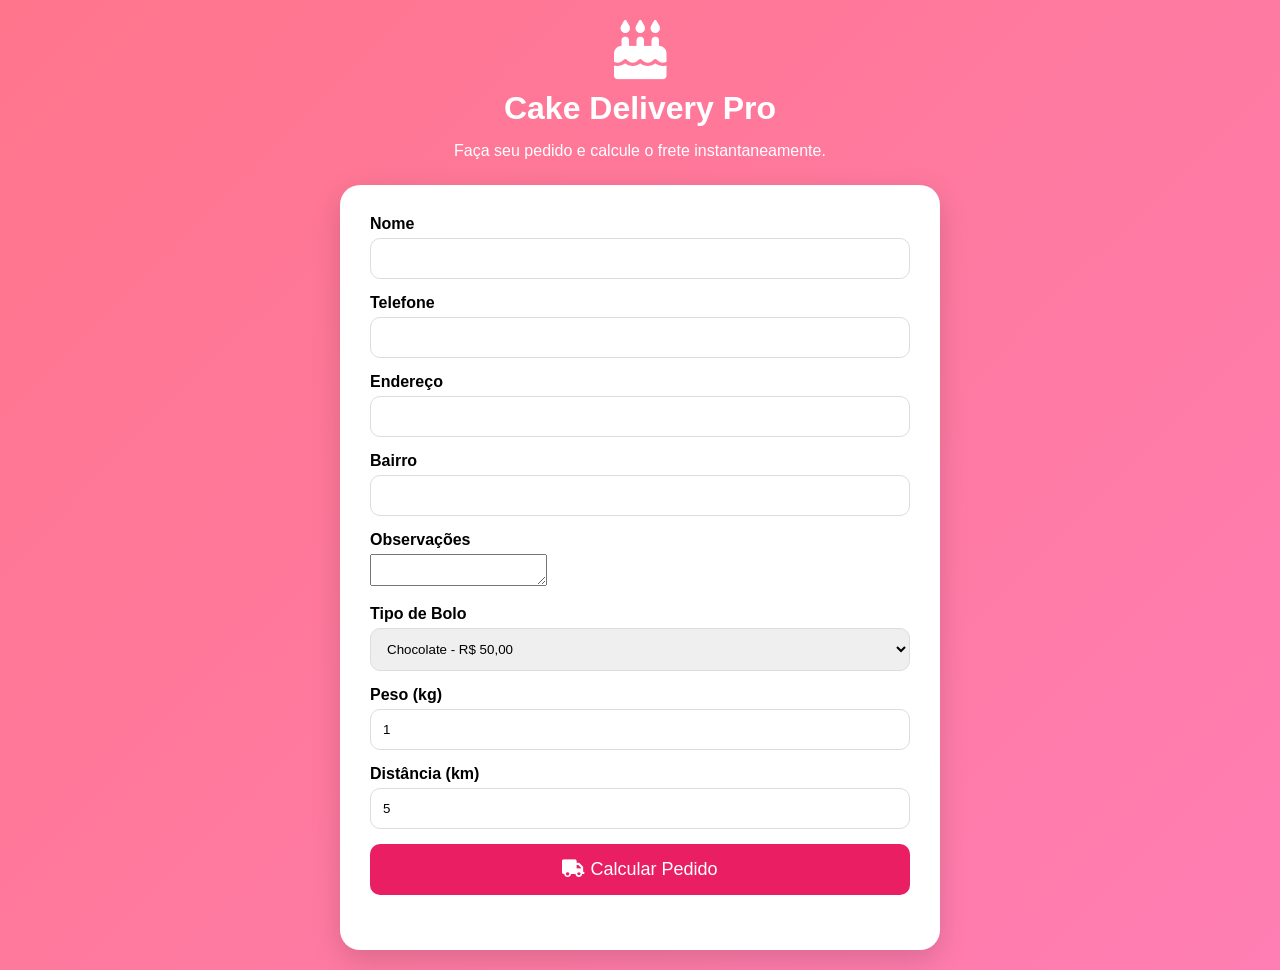
==== index.html @ 7de07351 "Update index.html" ====
<!DOCTYPE html>
<html lang="pt-BR">

<head>
    <meta charset="UTF-8">
    <meta name="viewport" content="width=device-width, initial-scale=1.0">
    <title>Cake Delivery Pro</title>

    <link rel="stylesheet"
        href="https://cdnjs.cloudflare.com/ajax/libs/font-awesome/6.5.1/css/all.min.css">

    <link rel="stylesheet" href="style.css">
</head>

<body>

    <div class="container">

        <header>

            <div class="logo">
                <i class="fa-solid fa-cake-candles"></i>
                <h1>Cake Delivery Pro</h1>
            </div>

            <p>
                Faça seu pedido e calcule o frete instantaneamente.
            </p>

        </header>

        <section class="card">

            <div class="input-group">
                <label>Nome</label>
                <input type="text" id="nome">
            </div>

            <div class="input-group">
                <label>Telefone</label>
                <input type="text" id="telefone">
            </div>
            <div class="input-group">
    <label>Endereço</label>
    <input type="text" id="endereco">
</div>

<div class="input-group">
    <label>Bairro</label>
    <input type="text" id="bairro">
</div>
            <div class="input-group">
    <label>Observações</label>
    <textarea id="observacoes"></textarea>
</div>

            <div class="input-group">
                <label>Tipo de Bolo</label>

                <select id="bolo">
                    <option value="Chocolate" data-preco="50">
                        Chocolate - R$ 50,00
                    </option>

                    <option value="Morango" data-preco="60">
                        Morango - R$ 60,00
                    </option>

                    <option value="Prestigio" data-preco="70">
                        Prestígio - R$ 70,00
                    </option>

                    <option value="Ninho" data-preco="80">
                        Ninho - R$ 80,00
                    </option>
                </select>
            </div>

            <div class="input-group">
                <label>Peso (kg)</label>
                <input type="number" id="peso" value="1" min="1">
            </div>

            <div class="input-group">
                <label>Distância (km)</label>
                <input type="number" id="distancia" value="5" min="0">
            </div>

            <button type="button" onclick="calcularFrete()">
                <i class="fa-solid fa-truck"></i>
                Calcular Pedido
            </button>

            <div class="resultado" id="resultado"></div>

            <a
                id="whatsappBtn"
                target="_blank"
                style="display:none;"
            >
                <button type="button">
                    <i class="fa-brands fa-whatsapp"></i>
                    Fazer Pedido
                </button>
            </a>

        </section>

    </div>

    <script src="script.js"></script>

</body>

</html>
---- style.css ----
*{
    margin:0;
    padding:0;
    box-sizing:border-box;
    font-family:'Segoe UI',sans-serif;
}

body{
    background:linear-gradient(135deg,#ff758c,#ff7eb3);
    min-height:100vh;
    display:flex;
    justify-content:center;
    align-items:center;
    padding:20px;
}

.container{
    width:100%;
    max-width:600px;
}

.logo{
    text-align:center;
    color:white;
}

.logo i{
    font-size:60px;
    margin-bottom:10px;
}

header p{
    text-align:center;
    color:white;
    margin:15px 0 25px;
}

.card{
    background:white;
    padding:30px;
    border-radius:20px;
    box-shadow:0 10px 30px rgba(0,0,0,.15);
}

.input-group{
    margin-bottom:15px;
}

label{
    display:block;
    margin-bottom:5px;
    font-weight:600;
}

input,
select{
    width:100%;
    padding:12px;
    border:1px solid #ddd;
    border-radius:10px;
}

button{
    width:100%;
    padding:15px;
    border:none;
    border-radius:10px;
    background:#e91e63;
    color:white;
    font-size:18px;
    cursor:pointer;
}

button:hover{
    opacity:.9;
}

.resultado{
    margin-top:25px;
}
.resultado-card{
    background:#f8f8f8;
    padding:15px;
    border-radius:12px;
    margin-bottom:10px;
}

.resultado-card p{
    margin:8px 0;
}

#whatsappBtn{
    text-decoration:none;
}

#whatsappBtn button{
    margin-top:15px;
    background:#25D366;
}
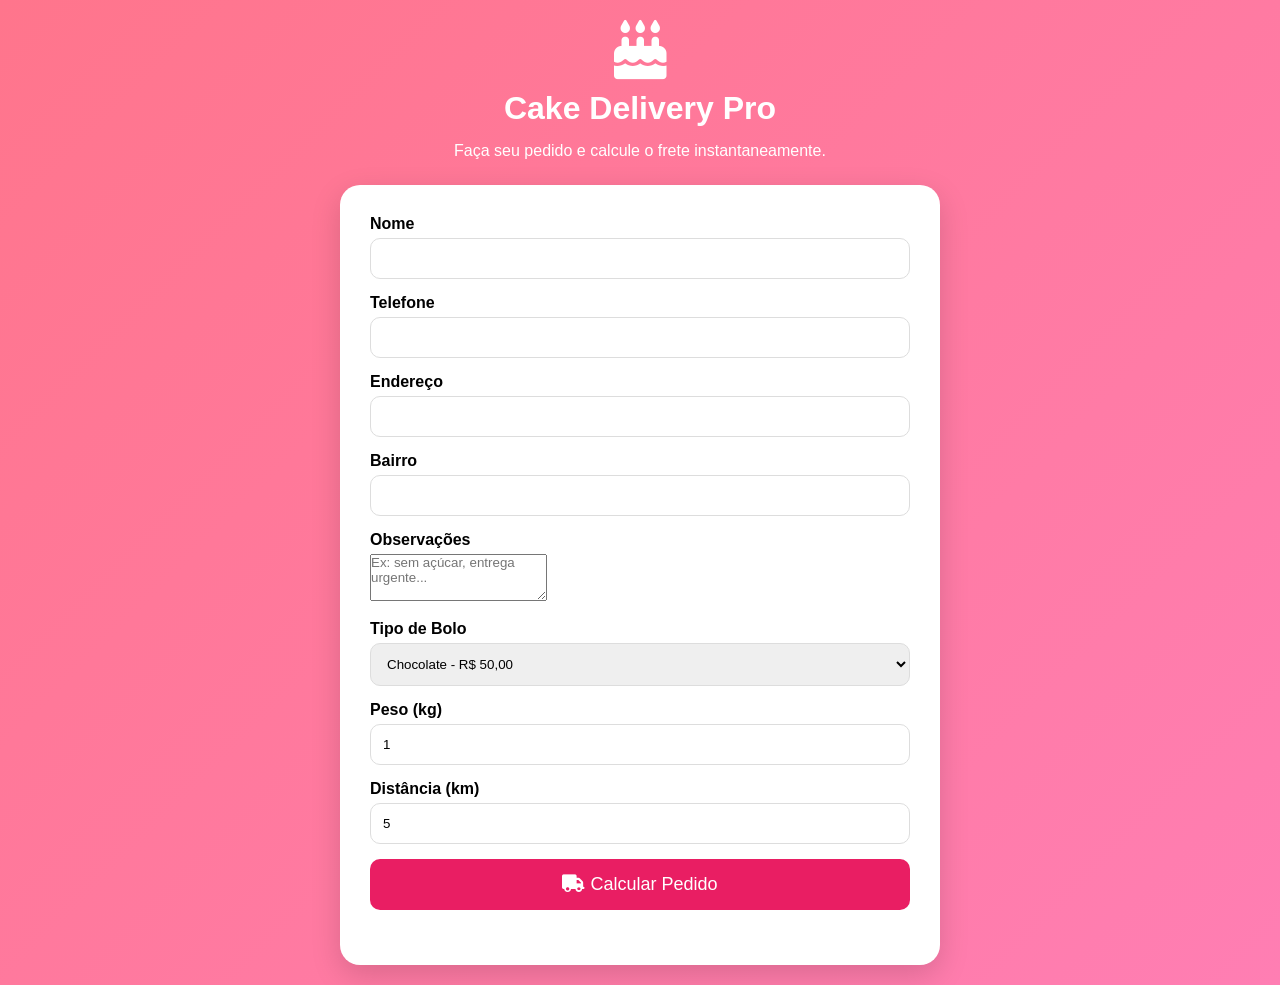
==== commit 9ee06841: "Refactor index.html for better structure and clarity Updated the HTML structure and added a placehol" ====
--- a/index.html
+++ b/index.html
@@ -1,4 +1,3 @@
-
 <!DOCTYPE html>
 <html lang="pt-BR">
 
@@ -24,9 +23,7 @@
                 <h1>Cake Delivery Pro</h1>
             </div>
 
-            <p>
-                Faça seu pedido e calcule o frete instantaneamente.
-            </p>
+            <p>Faça seu pedido e calcule o frete instantaneamente.</p>
 
         </header>
 
@@ -41,39 +38,31 @@
                 <label>Telefone</label>
                 <input type="text" id="telefone">
             </div>
+
             <div class="input-group">
-    <label>Endereço</label>
-    <input type="text" id="endereco">
-</div>
+                <label>Endereço</label>
+                <input type="text" id="endereco">
+            </div>
 
-<div class="input-group">
-    <label>Bairro</label>
-    <input type="text" id="bairro">
-</div>
             <div class="input-group">
-    <label>Observações</label>
-    <textarea id="observacoes"></textarea>
-</div>
+                <label>Bairro</label>
+                <input type="text" id="bairro">
+            </div>
+
+            <div class="input-group">
+                <label>Observações</label>
+                <textarea id="observacoes" rows="3"
+                    placeholder="Ex: sem açúcar, entrega urgente..."></textarea>
+            </div>
 
             <div class="input-group">
                 <label>Tipo de Bolo</label>
 
                 <select id="bolo">
-                    <option value="Chocolate" data-preco="50">
-                        Chocolate - R$ 50,00
-                    </option>
-
-                    <option value="Morango" data-preco="60">
-                        Morango - R$ 60,00
-                    </option>
-
-                    <option value="Prestigio" data-preco="70">
-                        Prestígio - R$ 70,00
-                    </option>
-
-                    <option value="Ninho" data-preco="80">
-                        Ninho - R$ 80,00
-                    </option>
+                    <option value="Chocolate" data-preco="50">Chocolate - R$ 50,00</option>
+                    <option value="Morango" data-preco="60">Morango - R$ 60,00</option>
+                    <option value="Prestigio" data-preco="70">Prestígio - R$ 70,00</option>
+                    <option value="Ninho" data-preco="80">Ninho - R$ 80,00</option>
                 </select>
             </div>
 
@@ -94,11 +83,7 @@
 
             <div class="resultado" id="resultado"></div>
 
-            <a
-                id="whatsappBtn"
-                target="_blank"
-                style="display:none;"
-            >
+            <a id="whatsappBtn" target="_blank" style="display:none;">
                 <button type="button">
                     <i class="fa-brands fa-whatsapp"></i>
                     Fazer Pedido
@@ -114,4 +99,3 @@
 </body>
 
 </html>
-
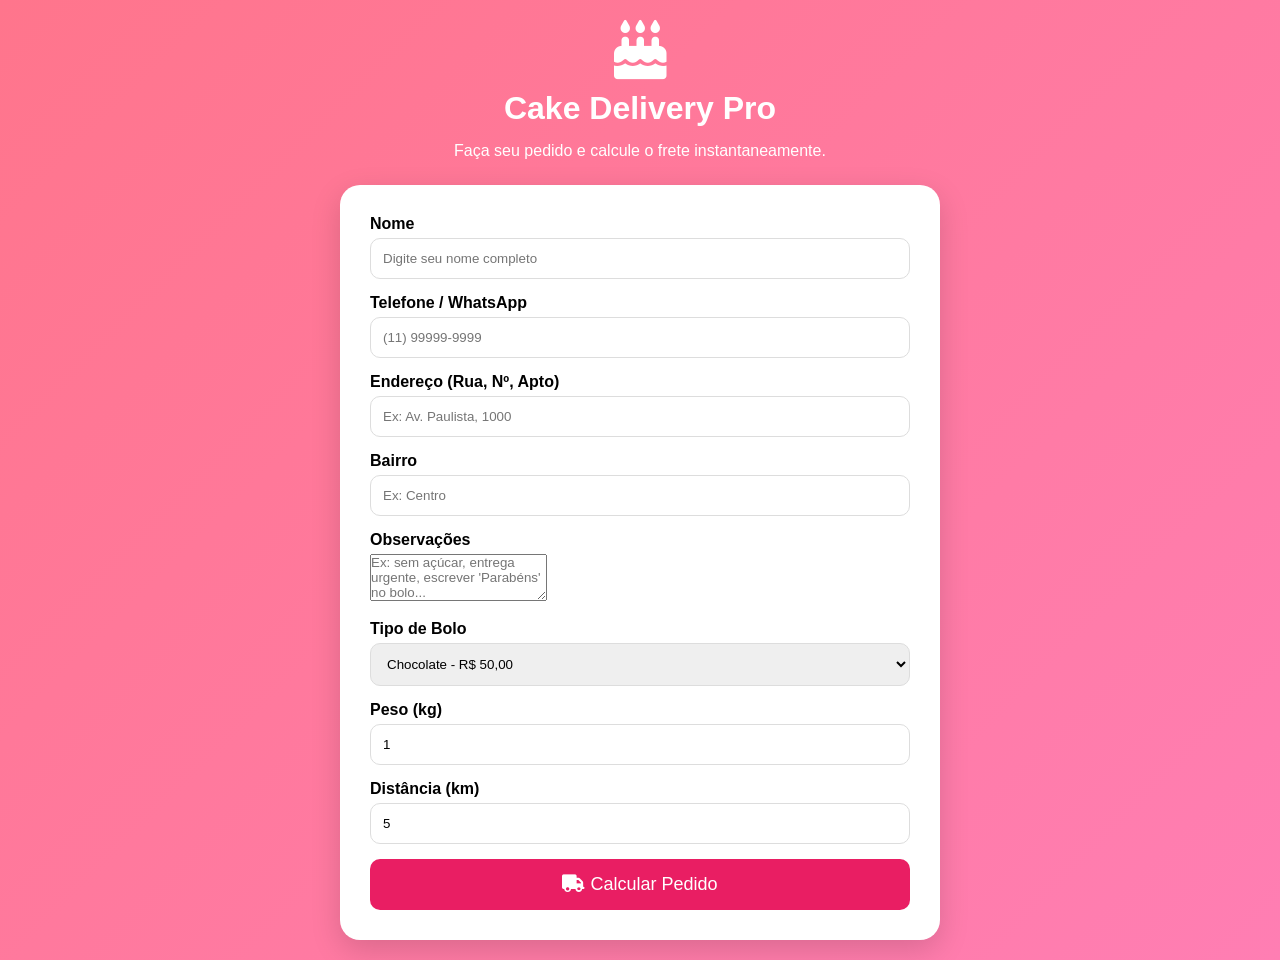
==== commit f248e445: "Refactor index.html for improved form usability Updated the form structure and input fields for bett" ====
--- a/index.html
+++ b/index.html
@@ -6,9 +6,7 @@
     <meta name="viewport" content="width=device-width, initial-scale=1.0">
     <title>Cake Delivery Pro</title>
 
-    <link rel="stylesheet"
-        href="https://cdnjs.cloudflare.com/ajax/libs/font-awesome/6.5.1/css/all.min.css">
-
+    <link rel="stylesheet" href="https://cdnjs.cloudflare.com/ajax/libs/font-awesome/6.5.1/css/all.min.css">
     <link rel="stylesheet" href="style.css">
 </head>
 
@@ -17,48 +15,43 @@
     <div class="container">
 
         <header>
-
             <div class="logo">
                 <i class="fa-solid fa-cake-candles"></i>
                 <h1>Cake Delivery Pro</h1>
             </div>
-
             <p>Faça seu pedido e calcule o frete instantaneamente.</p>
-
         </header>
 
-        <section class="card">
+        <form id="form-pedido" class="card" novalidate>
 
             <div class="input-group">
-                <label>Nome</label>
-                <input type="text" id="nome">
+                <label for="nome">Nome</label>
+                <input type="text" id="nome" placeholder="Digite seu nome completo" required>
             </div>
 
             <div class="input-group">
-                <label>Telefone</label>
-                <input type="text" id="telefone">
+                <label for="telefone">Telefone / WhatsApp</label>
+                <input type="tel" id="telefone" placeholder="(11) 99999-9999" required>
             </div>
 
             <div class="input-group">
-                <label>Endereço</label>
-                <input type="text" id="endereco">
+                <label for="endereco">Endereço (Rua, Nº, Apto)</label>
+                <input type="text" id="endereco" placeholder="Ex: Av. Paulista, 1000" required>
             </div>
 
             <div class="input-group">
-                <label>Bairro</label>
-                <input type="text" id="bairro">
+                <label for="bairro">Bairro</label>
+                <input type="text" id="bairro" placeholder="Ex: Centro" required>
             </div>
 
             <div class="input-group">
-                <label>Observações</label>
-                <textarea id="observacoes" rows="3"
-                    placeholder="Ex: sem açúcar, entrega urgente..."></textarea>
+                <label for="observacoes">Observações</label>
+                <textarea id="observacoes" rows="3" placeholder="Ex: sem açúcar, entrega urgente, escrever 'Parabéns' no bolo..."></textarea>
             </div>
 
             <div class="input-group">
-                <label>Tipo de Bolo</label>
-
-                <select id="bolo">
+                <label for="bolo">Tipo de Bolo</label>
+                <select id="bolo" required>
                     <option value="Chocolate" data-preco="50">Chocolate - R$ 50,00</option>
                     <option value="Morango" data-preco="60">Morango - R$ 60,00</option>
                     <option value="Prestigio" data-preco="70">Prestígio - R$ 70,00</option>
@@ -67,34 +60,32 @@
             </div>
 
             <div class="input-group">
-                <label>Peso (kg)</label>
-                <input type="number" id="peso" value="1" min="1">
+                <label for="peso">Peso (kg)</label>
+                <input type="number" id="peso" value="1" min="1" step="0.5" required>
             </div>
 
             <div class="input-group">
-                <label>Distância (km)</label>
-                <input type="number" id="distancia" value="5" min="0">
+                <label for="distancia">Distância (km)</label>
+                <input type="number" id="distancia" value="5" min="0" step="0.1" required>
             </div>
 
-            <button type="button" onclick="calcularFrete()">
+            <button type="submit" id="btn-calcular">
                 <i class="fa-solid fa-truck"></i>
                 Calcular Pedido
             </button>
 
-            <div class="resultado" id="resultado"></div>
+            <div class="resultado" id="resultado" style="display: none;"></div>
 
-            <a id="whatsappBtn" target="_blank" style="display:none;">
-                <button type="button">
-                    <i class="fa-brands fa-whatsapp"></i>
-                    Fazer Pedido
-                </button>
+            <a id="whatsappBtn" class="btn-whatsapp" target="_blank" style="display: none;">
+                <i class="fa-brands fa-whatsapp"></i>
+                Enviar via WhatsApp
             </a>
 
-        </section>
+        </form>
 
     </div>
 
-    <script src="script.js"></script>
+    <script type="module" src="script.js"></script>
 
 </body>
 
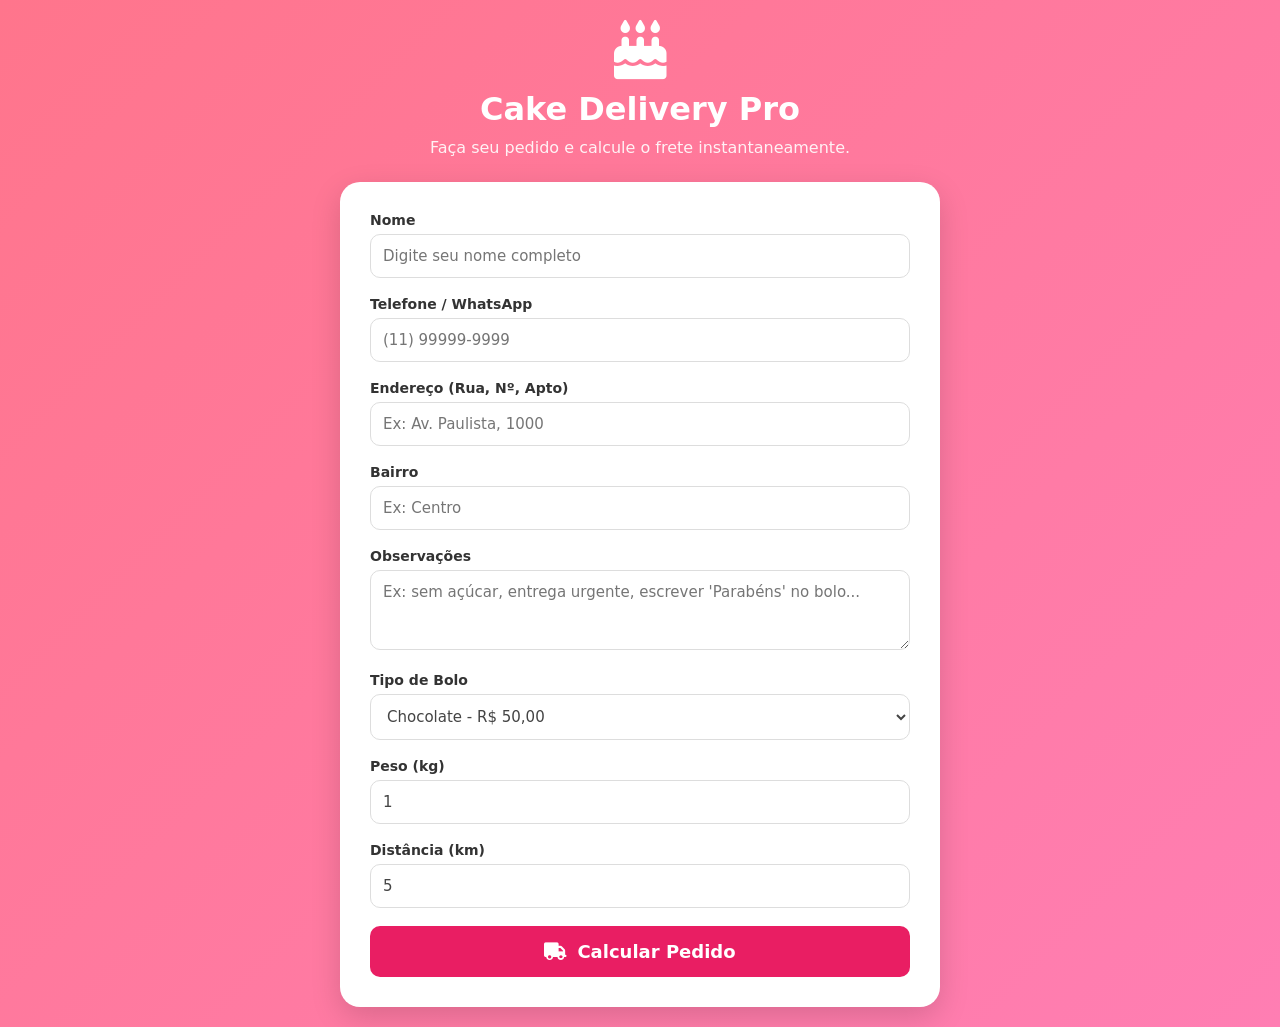
==== commit 401e9b7c: "Add new cake types to order form Added new cake options to the selection dropdown." ====
--- a/index.html
+++ b/index.html
@@ -49,15 +49,25 @@
                 <textarea id="observacoes" rows="3" placeholder="Ex: sem açúcar, entrega urgente, escrever 'Parabéns' no bolo..."></textarea>
             </div>
 
-            <div class="input-group">
-                <label for="bolo">Tipo de Bolo</label>
-                <select id="bolo" required>
-                    <option value="Chocolate" data-preco="50">Chocolate - R$ 50,00</option>
-                    <option value="Morango" data-preco="60">Morango - R$ 60,00</option>
-                    <option value="Prestigio" data-preco="70">Prestígio - R$ 70,00</option>
-                    <option value="Ninho" data-preco="80">Ninho - R$ 80,00</option>
-                </select>
-            </div>
+           <div class="input-group">
+    <label for="bolo">Tipo de Bolo</label>
+    <select id="bolo" required>
+        <option value="Chocolate" data-preco="50">Chocolate - R$ 50,00</option>
+        <option value="Morango" data-preco="60">Morango - R$ 60,00</option>
+        <option value="Prestigio" data-preco="70">Prestígio - R$ 70,00</option>
+        <option value="Ninho" data-preco="80">Ninho - R$ 80,00</option>
+        
+        <option value="Red Velvet" data-preco="85">Red Velvet - R$ 85,00</option>
+        <option value="Doce de Leite" data-preco="65">Doce de Leite - R$ 65,00</option>
+        <option value="Cenoura com Brigadeiro" data-preco="55">Cenoura com Brigadeiro - R$ 55,00</option>
+        <option value="Abacaxi com Coco" data-preco="65">Abacaxi com Coco - R$ 65,00</option>
+        <option value="Maracujá" data-preco="60">Maracujá - R$ 60,00</option>
+
+        <option value="Limão Siciliano" data-preco="60">Limão Siciliano - R$ 60,00</option>
+        <option value="Nozes com Baba de Moça" data-preco="90">Nozes com Baba de Moça - R$ 90,00</option>
+        <option value="Floresta Negra" data-preco="75">Floresta Negra - R$ 75,00</option>
+    </select>
+</div>
 
             <div class="input-group">
                 <label for="peso">Peso (kg)</label>
--- a/style.css
+++ b/style.css
@@ -1,99 +1,180 @@
-*{
-    margin:0;
-    padding:0;
-    box-sizing:border-box;
-    font-family:'Segoe UI',sans-serif;
+* {
+    margin: 0;
+    padding: 0;
+    box-sizing: border-box;
+    font-family: 'Segoe UI', system-ui, sans-serif;
 }
 
-body{
-    background:linear-gradient(135deg,#ff758c,#ff7eb3);
-    min-height:100vh;
-    display:flex;
-    justify-content:center;
-    align-items:center;
-    padding:20px;
+body {
+    background: linear-gradient(135deg, #ff758c, #ff7eb3);
+    min-height: 100vh;
+    display: flex;
+    justify-content: center;
+    align-items: center;
+    padding: 20px;
 }
 
-.container{
-    width:100%;
-    max-width:600px;
+.container {
+    width: 100%;
+    max-width: 600px;
 }
 
-.logo{
-    text-align:center;
-    color:white;
+/* Header & Logo */
+header {
+    text-align: center;
+    color: white;
+    margin-bottom: 25px;
 }
 
-.logo i{
-    font-size:60px;
-    margin-bottom:10px;
+.logo {
+    display: flex;
+    flex-direction: column;
+    align-items: center;
+    gap: 10px;
 }
 
-header p{
-    text-align:center;
-    color:white;
-    margin:15px 0 25px;
+.logo i {
+    font-size: 60px;
 }
 
-.card{
-    background:white;
-    padding:30px;
-    border-radius:20px;
-    box-shadow:0 10px 30px rgba(0,0,0,.15);
+header p {
+    margin-top: 10px;
+    font-size: 16px;
+    opacity: 0.9;
 }
 
-.input-group{
-    margin-bottom:15px;
+/* Card Principal (Formulário) */
+.card {
+    background: white;
+    padding: 30px;
+    border-radius: 20px;
+    box-shadow: 0 10px 30px rgba(0, 0, 0, .15);
 }
 
-label{
-    display:block;
-    margin-bottom:5px;
-    font-weight:600;
+.input-group {
+    margin-bottom: 18px;
 }
 
-input,
-select{
-    width:100%;
-    padding:12px;
-    border:1px solid #ddd;
-    border-radius:10px;
+label {
+    display: block;
+    margin-bottom: 6px;
+    font-weight: 600;
+    color: #333;
+    font-size: 14px;
 }
 
-button{
-    width:100%;
-    padding:15px;
-    border:none;
-    border-radius:10px;
-    background:#e91e63;
-    color:white;
-    font-size:18px;
-    cursor:pointer;
+/* Inputs, Selects e Textarea alinhados */
+input,
+select,
+textarea {
+    width: 100%;
+    padding: 12px;
+    border: 1px solid #ddd;
+    border-radius: 10px;
+    font-size: 15px;
+    color: #444;
+    background-color: #fff;
+    transition: border-color 0.3s ease, box-shadow 0.3s ease;
 }
 
-button:hover{
-    opacity:.9;
+textarea {
+    resize: vertical; /* Permite ao usuário esticar apenas para baixo */
 }
 
-.resultado{
-    margin-top:25px;
-}
-.resultado-card{
-    background:#f8f8f8;
-    padding:15px;
-    border-radius:12px;
-    margin-bottom:10px;
+/* Efeito de foco nos campos */
+input:focus,
+select:focus,
+textarea:focus {
+    outline: none;
+    border-color: #e91e63;
+    box-shadow: 0 0 0 3px rgba(233, 30, 99, 0.15);
 }
 
-.resultado-card p{
-    margin:8px 0;
+/* Botão Calcular */
+button[type="submit"] {
+    width: 100%;
+    padding: 15px;
+    border: none;
+    border-radius: 10px;
+    background: #e91e63;
+    color: white;
+    font-size: 18px;
+    font-weight: 600;
+    cursor: pointer;
+    display: flex;
+    justify-content: center;
+    align-items: center;
+    gap: 10px;
+    transition: transform 0.2s ease, background-color 0.2s ease;
 }
 
-#whatsappBtn{
-    text-decoration:none;
+button[type="submit"]:hover {
+    background: #d81b60;
+    transform: translateY(-2px);
 }
 
-#whatsappBtn button{
-    margin-top:15px;
-    background:#25D366;
+button[type="submit"]:active {
+    transform: translateY(0);
 }
+
+/* Bloco de Resultados */
+.resultado {
+    margin-top: 25px;
+}
+
+.resultado-card {
+    background: #fdf8f9; /* Tom sutil de rosa de fundo */
+    padding: 20px;
+    border-radius: 12px;
+    border-left: 5px solid #e91e63;
+}
+
+.resultado-card h2 {
+    font-size: 18px;
+    color: #333;
+    margin-bottom: 15px;
+}
+
+.resultado-card p {
+    margin: 10px 0;
+    font-size: 15px;
+    color: #555;
+    display: flex;
+    justify-content: space-between; /* Alinha labels na esquerda e valores na direita */
+}
+
+.resultado-card hr {
+    border: 0;
+    border-top: 1px solid #eee;
+    margin: 15px 0;
+}
+
+/* Botão do WhatsApp Otimizado */
+.btn-whatsapp {
+    display: flex;
+    justify-content: center;
+    align-items: center;
+    gap: 10px;
+    width: 100%;
+    padding: 15px;
+    margin-top: 15px;
+    border: none;
+    border-radius: 10px;
+    background: #25D366;
+    color: white;
+    font-size: 18px;
+    font-weight: 600;
+    text-decoration: none;
+    text-align: center;
+    transition: transform 0.2s ease, background-color 0.2s ease;
+    box-shadow: 0 4px 12px rgba(37, 211, 102, 0.2);
+}
+
+.btn-whatsapp:hover {
+    background: #20ba5a;
+    transform: translateY(-2px);
+}
+
+.btn-whatsapp:active {
+    transform: translateY(0);
+}
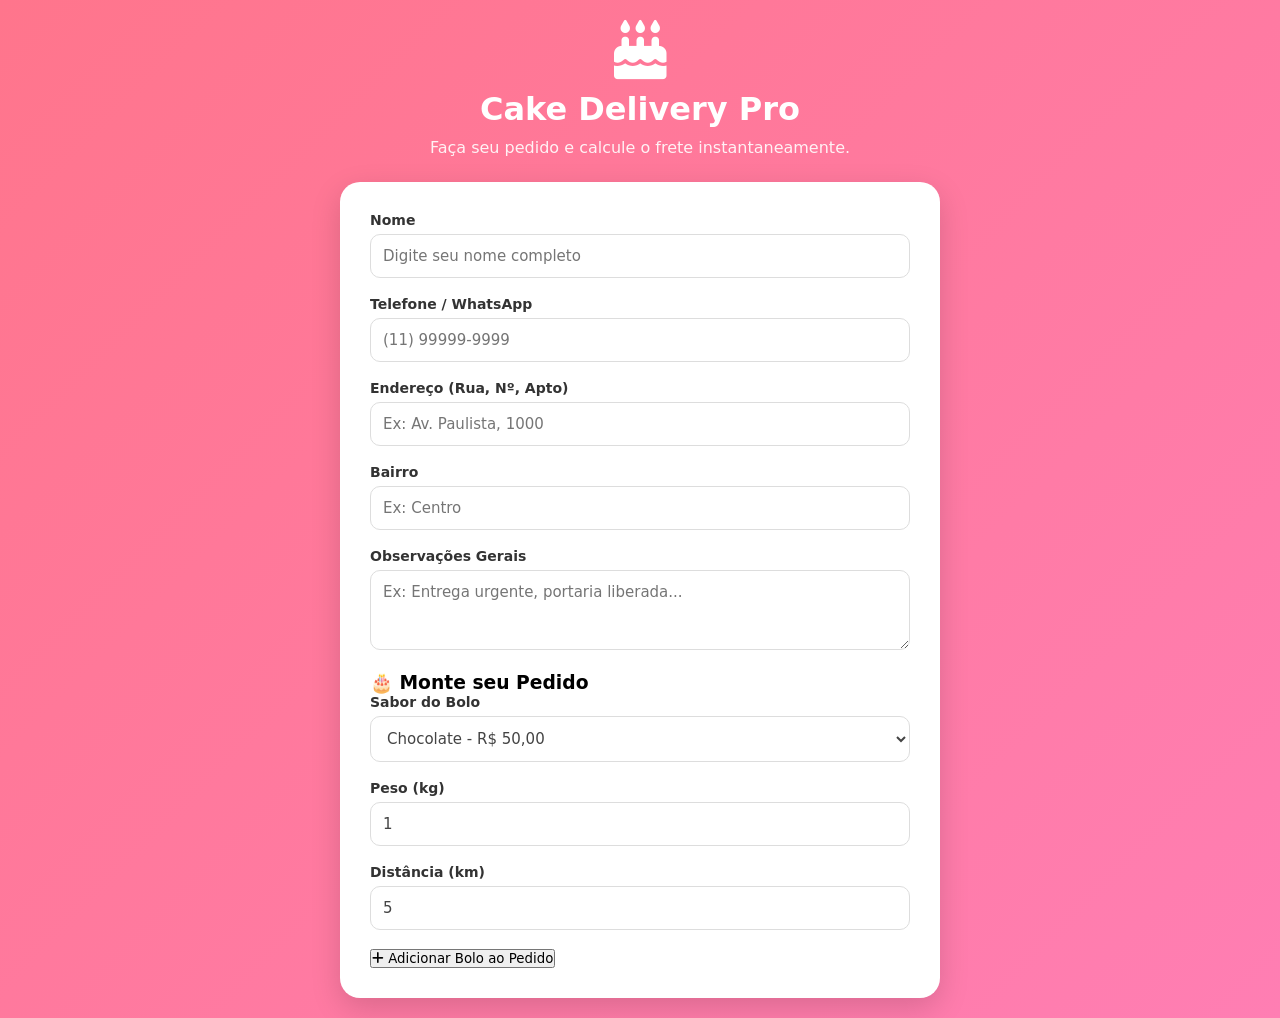
==== commit ce96772b: "Update index.html" ====
--- a/index.html
+++ b/index.html
@@ -45,44 +45,52 @@
             </div>
 
             <div class="input-group">
-                <label for="observacoes">Observações</label>
-                <textarea id="observacoes" rows="3" placeholder="Ex: sem açúcar, entrega urgente, escrever 'Parabéns' no bolo..."></textarea>
+                <label for="observacoes">Observações Gerais</label>
+                <textarea id="observacoes" rows="3" placeholder="Ex: Entrega urgente, portaria liberada..."></textarea>
             </div>
 
-           <div class="input-group">
-    <label for="bolo">Tipo de Bolo</label>
-    <select id="bolo" required>
-        <option value="Chocolate" data-preco="50">Chocolate - R$ 50,00</option>
-        <option value="Morango" data-preco="60">Morango - R$ 60,00</option>
-        <option value="Prestigio" data-preco="70">Prestígio - R$ 70,00</option>
-        <option value="Ninho" data-preco="80">Ninho - R$ 80,00</option>
-        
-        <option value="Red Velvet" data-preco="85">Red Velvet - R$ 85,00</option>
-        <option value="Doce de Leite" data-preco="65">Doce de Leite - R$ 65,00</option>
-        <option value="Cenoura com Brigadeiro" data-preco="55">Cenoura com Brigadeiro - R$ 55,00</option>
-        <option value="Abacaxi com Coco" data-preco="65">Abacaxi com Coco - R$ 65,00</option>
-        <option value="Maracujá" data-preco="60">Maracujá - R$ 60,00</option>
+            <div class="secao-bolos">
+                <h3>🎂 Monte seu Pedido</h3>
+                
+                <div class="input-group">
+                    <label for="bolo">Sabor do Bolo</label>
+                    <select id="bolo">
+                        <option value="Chocolate" data-preco="50">Chocolate - R$ 50,00</option>
+                        <option value="Morango" data-preco="60">Morango - R$ 60,00</option>
+                        <option value="Prestigio" data-preco="70">Prestígio - R$ 70,00</option>
+                        <option value="Ninho" data-preco="80">Ninho - R$ 80,00</option>
+                        <option value="Red Velvet" data-preco="85">Red Velvet - R$ 85,00</option>
+                        <option value="Doce de Leite" data-preco="65">Doce de Leite - R$ 65,00</option>
+                        <option value="Cenoura com Brigadeiro" data-preco="55">Cenoura com Brigadeiro - R$ 55,00</option>
+                        <option value="Abacaxi com Coco" data-preco="65">Abacaxi com Coco - R$ 65,00</option>
+                        <option value="Maracujá" data-preco="60">Maracujá - R$ 60,00</option>
+                        <option value="Limão Siciliano" data-preco="60">Limão Siciliano - R$ 60,00</option>
+                        <option value="Nozes com Baba de Moça" data-preco="90">Nozes com Baba de Moça - R$ 90,00</option>
+                        <option value="Floresta Negra" data-preco="75">Floresta Negra - R$ 75,00</option>
+                    </select>
+                </div>
 
-        <option value="Limão Siciliano" data-preco="60">Limão Siciliano - R$ 60,00</option>
-        <option value="Nozes com Baba de Moça" data-preco="90">Nozes com Baba de Moça - R$ 90,00</option>
-        <option value="Floresta Negra" data-preco="75">Floresta Negra - R$ 75,00</option>
-    </select>
-</div>
+                <div class="grid-inputs">
+                    <div class="input-group">
+                        <label for="peso">Peso (kg)</label>
+                        <input type="number" id="peso" value="1" min="1" step="0.5">
+                    </div>
 
-            <div class="input-group">
-                <label for="peso">Peso (kg)</label>
-                <input type="number" id="peso" value="1" min="1" step="0.5" required>
+                    <div class="input-group">
+                        <label for="distancia">Distância (km)</label>
+                        <input type="number" id="distancia" value="5" min="0" step="0.1">
+                    </div>
+                </div>
+
+                <button type="button" id="btn-adicionar-bolo" class="btn-secundario">
+                    <i class="fa-solid fa-plus"></i> Adicionar Bolo ao Pedido
+                </button>
             </div>
 
-            <div class="input-group">
-                <label for="distancia">Distância (km)</label>
-                <input type="number" id="distancia" value="5" min="0" step="0.1" required>
+            <div id="lista-bolos-escolhidos" class="lista-carrinho" style="display: none;">
+                <h4>Bolos no Carrinho:</h4>
+                <ul id="itens-carrinho"></ul>
             </div>
-
-            <button type="submit" id="btn-calcular">
-                <i class="fa-solid fa-truck"></i>
-                Calcular Pedido
-            </button>
 
             <div class="resultado" id="resultado" style="display: none;"></div>
 
@@ -98,5 +106,4 @@
     <script type="module" src="script.js"></script>
 
 </body>
-
 </html>
--- a/style.css
+++ b/style.css
@@ -63,7 +63,7 @@
     font-size: 14px;
 }
 
-/* Inputs, Selects e Textarea alinhados */
+/* Campos de Entrada uniformizados */
 input,
 select,
 textarea {
@@ -78,10 +78,10 @@
 }
 
 textarea {
-    resize: vertical; /* Permite ao usuário esticar apenas para baixo */
+    resize: vertical;
 }
 
-/* Efeito de foco nos campos */
+/* Efeito de foco nos inputs */
 input:focus,
 select:focus,
 textarea:focus {
@@ -90,7 +90,7 @@
     box-shadow: 0 0 0 3px rgba(233, 30, 99, 0.15);
 }
 
-/* Botão Calcular */
+/* Botão de Envio / Calcular */
 button[type="submit"] {
     width: 100%;
     padding: 15px;
@@ -117,13 +117,13 @@
     transform: translateY(0);
 }
 
-/* Bloco de Resultados */
+/* Bloco de Resultados Reativos */
 .resultado {
     margin-top: 25px;
 }
 
 .resultado-card {
-    background: #fdf8f9; /* Tom sutil de rosa de fundo */
+    background: #fdf8f9;
     padding: 20px;
     border-radius: 12px;
     border-left: 5px solid #e91e63;
@@ -140,7 +140,8 @@
     font-size: 15px;
     color: #555;
     display: flex;
-    justify-content: space-between; /* Alinha labels na esquerda e valores na direita */
+    justify-content: space-between;
+    align-items: center;
 }
 
 .resultado-card hr {
@@ -149,7 +150,7 @@
     margin: 15px 0;
 }
 
-/* Botão do WhatsApp Otimizado */
+/* Botão do WhatsApp Estilizado diretamente do link */
 .btn-whatsapp {
     display: flex;
     justify-content: center;
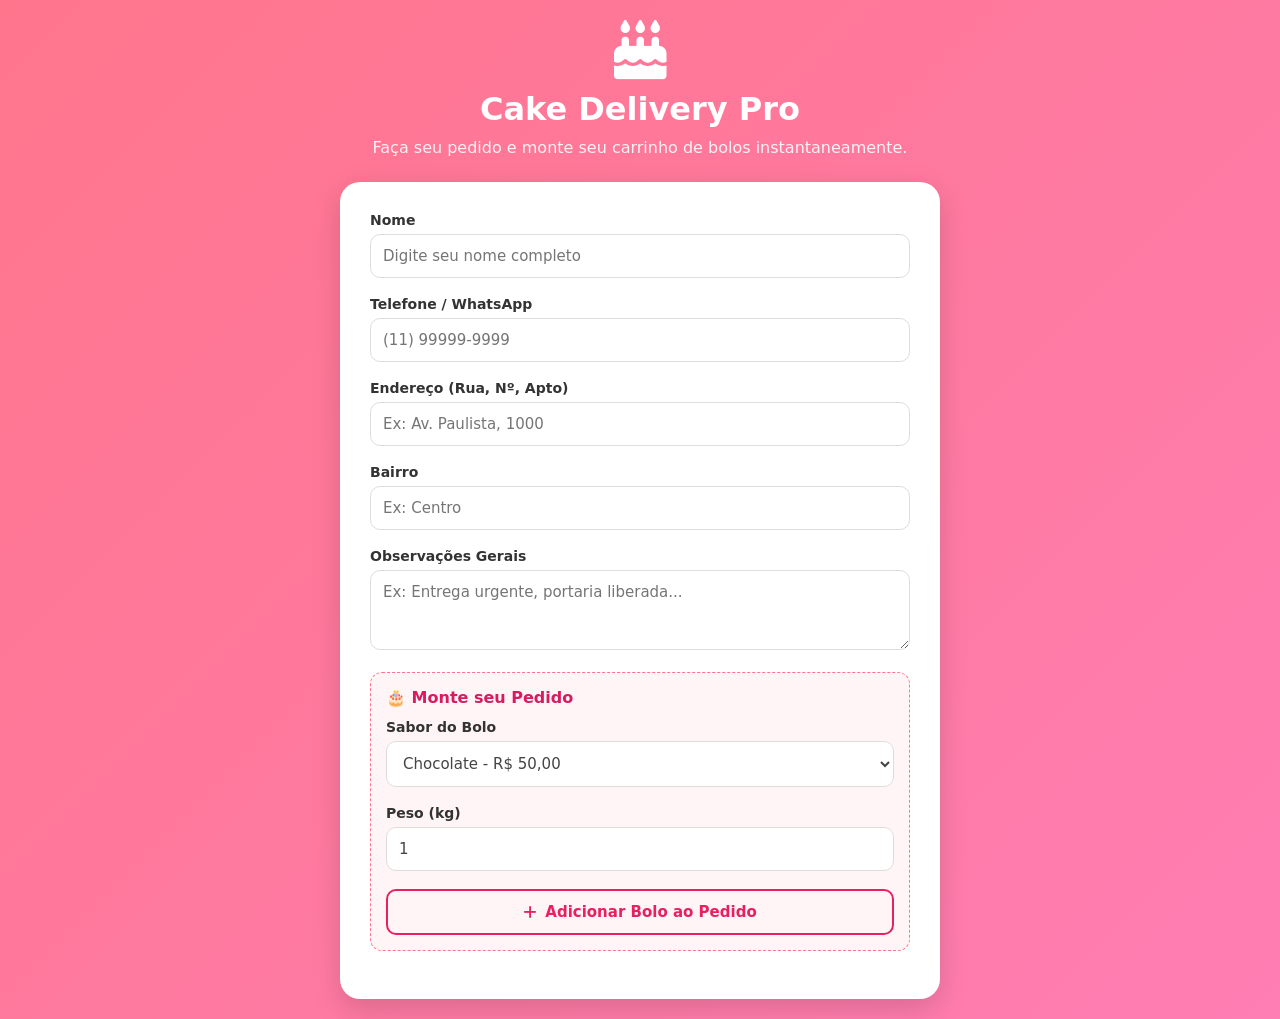
==== commit ad0d21d6: "Update index.html" ====
--- a/index.html
+++ b/index.html
@@ -19,7 +19,7 @@
                 <i class="fa-solid fa-cake-candles"></i>
                 <h1>Cake Delivery Pro</h1>
             </div>
-            <p>Faça seu pedido e calcule o frete instantaneamente.</p>
+            <p>Faça seu pedido e monte seu carrinho de bolos instantaneamente.</p>
         </header>
 
         <form id="form-pedido" class="card" novalidate>
@@ -70,16 +70,9 @@
                     </select>
                 </div>
 
-                <div class="grid-inputs">
-                    <div class="input-group">
-                        <label for="peso">Peso (kg)</label>
-                        <input type="number" id="peso" value="1" min="1" step="0.5">
-                    </div>
-
-                    <div class="input-group">
-                        <label for="distancia">Distância (km)</label>
-                        <input type="number" id="distancia" value="5" min="0" step="0.1">
-                    </div>
+                <div class="input-group">
+                    <label for="peso">Peso (kg)</label>
+                    <input type="number" id="peso" value="1" min="1" step="0.5">
                 </div>
 
                 <button type="button" id="btn-adicionar-bolo" class="btn-secundario">
--- a/style.css
+++ b/style.css
@@ -19,7 +19,6 @@
     max-width: 600px;
 }
 
-/* Header & Logo */
 header {
     text-align: center;
     color: white;
@@ -43,7 +42,6 @@
     opacity: 0.9;
 }
 
-/* Card Principal (Formulário) */
 .card {
     background: white;
     padding: 30px;
@@ -63,7 +61,6 @@
     font-size: 14px;
 }
 
-/* Campos de Entrada uniformizados */
 input,
 select,
 textarea {
@@ -81,7 +78,6 @@
     resize: vertical;
 }
 
-/* Efeito de foco nos inputs */
 input:focus,
 select:focus,
 textarea:focus {
@@ -90,34 +86,97 @@
     box-shadow: 0 0 0 3px rgba(233, 30, 99, 0.15);
 }
 
-/* Botão de Envio / Calcular */
-button[type="submit"] {
-    width: 100%;
+/* Nova Seção de Layout dos Bolos */
+.secao-bolos {
+    background: #fff5f7;
     padding: 15px;
-    border: none;
-    border-radius: 10px;
+    border-radius: 12px;
+    margin-bottom: 18px;
+    border: 1px dashed #ff758c;
+}
+
+.secao-bolos h3 {
+    font-size: 16px;
+    color: #d81b60;
+    margin-bottom: 12px;
+}
+
+.grid-inputs {
+    display: grid;
+    grid-template-columns: 1fr 1fr;
+    gap: 15px;
+}
+
+/* Botão Secundário (Adicionar) */
+.btn-secundario {
+    width: 100%;
+    padding: 12px;
+    border: 2px solid #e91e63;
+    border-radius: 10px;
+    background: transparent;
+    color: #e91e63;
+    font-size: 15px;
+    font-weight: 600;
+    cursor: pointer;
+    display: flex;
+    justify-content: center;
+    align-items: center;
+    gap: 8px;
+    transition: all 0.2s ease;
+}
+
+.btn-secundario:hover {
     background: #e91e63;
     color: white;
-    font-size: 18px;
-    font-weight: 600;
+}
+
+/* Lista do Carrinho Visual */
+.lista-carrinho {
+    background: #fdfdfd;
+    border: 1px solid #eee;
+    padding: 15px;
+    border-radius: 10px;
+    margin-bottom: 18px;
+}
+
+.lista-carrinho h4 {
+    font-size: 14px;
+    color: #555;
+    margin-bottom: 8px;
+}
+
+.lista-carrinho ul {
+    list-style: none;
+}
+
+.lista-carrinho li {
+    display: flex;
+    justify-content: space-between;
+    align-items: center;
+    padding: 8px 0;
+    font-size: 14px;
+    border-bottom: 1px dashed #eee;
+    color: #444;
+}
+
+.lista-carrinho li:last-child {
+    border-bottom: none;
+}
+
+.btn-remover {
+    background: transparent;
+    border: none;
+    color: #e74c3c;
     cursor: pointer;
-    display: flex;
-    justify-content: center;
-    align-items: center;
-    gap: 10px;
-    transition: transform 0.2s ease, background-color 0.2s ease;
-}
-
-button[type="submit"]:hover {
-    background: #d81b60;
-    transform: translateY(-2px);
-}
-
-button[type="submit"]:active {
-    transform: translateY(0);
-}
-
-/* Bloco de Resultados Reativos */
+    font-size: 14px;
+    padding: 2px 5px;
+}
+
+.btn-remover:hover {
+    color: #c0392b;
+}
+
+/* Bloco de Resultados */
 .resultado {
     margin-top: 25px;
 }
@@ -150,7 +209,7 @@
     margin: 15px 0;
 }
 
-/* Botão do WhatsApp Estilizado diretamente do link */
+/* Botão do WhatsApp */
 .btn-whatsapp {
     display: flex;
     justify-content: center;
